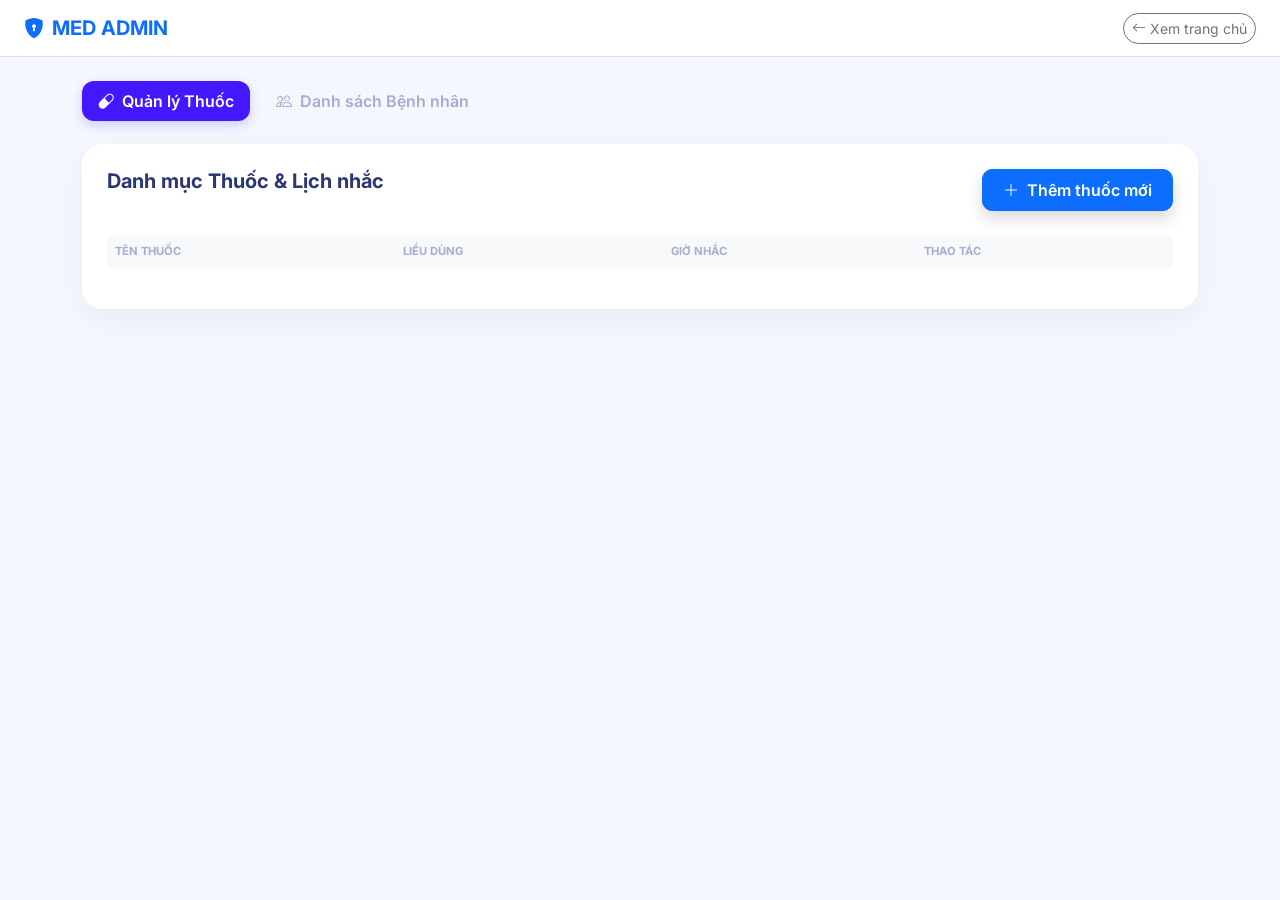
==== admin.html @ 646bdbd5 "Add files via upload" ====
<!DOCTYPE html>
<html lang="vi">
<head>
    <meta charset="UTF-8">
    <meta name="viewport" content="width=device-width, initial-scale=1.0">
    <title>Admin Dashboard - MedReminder</title>
    <link href="https://fonts.googleapis.com/css2?family=Inter:wght@400;600;700&display=swap" rel="stylesheet">
    <link href="https://cdn.jsdelivr.net/npm/bootstrap@5.3.0/dist/css/bootstrap.min.css" rel="stylesheet">
    <link rel="stylesheet" href="https://cdn.jsdelivr.net/npm/bootstrap-icons@1.11.0/font/bootstrap-icons.css">
    <style>
        :root { --primary: #4318ff; --secondary: #a3aed0; --bg: #f4f7fe; }
        body { font-family: 'Inter', sans-serif; background-color: var(--bg); color: #2b3674; }
        .nav-tabs { border: none; gap: 10px; }
        .nav-link { border: none !important; border-radius: 12px !important; color: var(--secondary); font-weight: 600; }
        .nav-link.active { background: var(--primary) !important; color: white !important; box-shadow: 0 4px 12px rgba(67, 24, 255, 0.2); }
        .admin-card { background: white; border-radius: 20px; padding: 25px; box-shadow: 0 10px 30px rgba(0,0,0,0.05); }
        .form-control-custom { border-radius: 12px; padding: 12px; border: 1px solid #e0e5f2; margin-bottom: 15px; }
        .table thead th { background: #f8f9fa; color: var(--secondary); text-transform: uppercase; font-size: 0.7rem; border: none; }
        .btn-action { border-radius: 10px; font-weight: 600; padding: 8px 20px; }
    </style>
</head>
<body>
    <nav class="navbar navbar-light bg-white border-bottom px-4 mb-4">
        <span class="navbar-brand fw-bold text-primary"><i class="bi bi-shield-lock-fill me-2"></i>MED ADMIN</span>
        <a href="index.html" class="btn btn-outline-secondary btn-sm rounded-pill"><i class="bi bi-arrow-left"></i> Xem trang chủ</a>
    </nav>

    <div class="container">
        <ul class="nav nav-tabs mb-4" id="adminTab" role="tablist">
            <li class="nav-item">
                <button class="nav-link active" data-bs-toggle="tab" data-bs-target="#med-content">
                    <i class="bi bi-capsule me-2"></i>Quản lý Thuốc
                </button>
            </li>
            <li class="nav-item">
                <button class="nav-link" data-bs-toggle="tab" data-bs-target="#patient-content">
                    <i class="bi bi-people me-2"></i>Danh sách Bệnh nhân
                </button>
            </li>
        </ul>

        <div class="tab-content">
            <div class="tab-pane fade show active" id="med-content">
                <div class="admin-card">
                    <div class="d-flex justify-content-between mb-4">
                        <h5 class="fw-bold">Danh mục Thuốc & Lịch nhắc</h5>
                        <button class="btn btn-primary btn-action shadow" onclick="openModal()">
                            <i class="bi bi-plus-lg me-2"></i>Thêm thuốc mới
                        </button>
                    </div>
                    <div class="table-responsive">
                        <table class="table align-middle">
                            <thead>
                                <tr><th>Tên thuốc</th><th>Liều dùng</th><th>Giờ nhắc</th><th>Thao tác</th></tr>
                            </thead>
                            <tbody id="medTableBody"></tbody>
                        </table>
                    </div>
                </div>
            </div>

            <div class="tab-pane fade" id="patient-content">
                <div class="admin-card">
                    <div class="d-flex justify-content-between mb-4">
                        <h5 class="fw-bold mb-0 align-self-center">Thông tin bệnh nhân hệ thống</h5>
                        <button class="btn btn-success btn-action shadow" onclick="openPatientModal()">
                            <i class="bi bi-person-plus-fill me-2"></i>Thêm bệnh nhân mới
                        </button>
                    </div>
                    <div class="table-responsive">
                        <table class="table align-middle">
                            <thead>
                                <tr><th>ID</th><th>Họ và Tên</th><th>Giới tính</th><th>Số điện thoại</th><th>Thao tác</th></tr>
                            </thead>
                            <tbody id="patientTableBody"></tbody>
                        </table>
                    </div>
                </div>
            </div>
        </div>
    </div>

    <div class="modal fade" id="modalMed" tabindex="-1">
        <div class="modal-dialog modal-dialog-centered">
            <div class="modal-content border-0 shadow" style="border-radius: 25px;">
                <div class="modal-body p-4">
                    <h5 class="fw-bold mb-4" id="modalTitle">Thông tin thuốc</h5>
                    <input type="hidden" id="editId">
                    
                    <label class="small fw-bold">Tên dược phẩm</label>
                    <input type="text" id="inpName" class="form-control form-control-custom" placeholder="Tên thuốc...">
                    
                    <label class="small fw-bold">Liều lượng (viên)</label>
                    <input type="number" id="inpDose" class="form-control form-control-custom" placeholder="Ví dụ: 1">
                    
                    <label class="small fw-bold">Giờ nhắc uống</label>
                    <input type="time" id="inpTime" class="form-control form-control-custom">

                    <div class="d-grid gap-2 mt-3">
                        <button class="btn btn-primary btn-action py-3 shadow" id="btnSave">Lưu thông tin</button>
                        <button class="btn btn-light btn-action py-3" data-bs-dismiss="modal">Hủy</button>
                    </div>
                </div>
            </div>
        </div>
    </div>

    <div class="modal fade" id="modalPatient" tabindex="-1">
        <div class="modal-dialog modal-dialog-centered">
            <div class="modal-content border-0 shadow" style="border-radius: 25px;">
                <div class="modal-body p-4">
                    <h5 class="fw-bold mb-4" id="modalPatientTitle">Thông tin bệnh nhân</h5>
                    <input type="hidden" id="editPatientId">
                    
                    <label class="small fw-bold">Họ và tên</label>
                    <input type="text" id="inpPatientName" class="form-control form-control-custom" placeholder="Nhập tên bệnh nhân...">
                    
                    <label class="small fw-bold">Giới tính</label>
                    <select id="inpPatientGender" class="form-control form-control-custom">
                        <option value="Nam">Nam</option>
                        <option value="Nữ">Nữ</option>
                        <option value="Khác">Khác</option>
                    </select>
                    
                    <label class="small fw-bold">Số điện thoại</label>
                    <input type="text" id="inpPatientPhone" class="form-control form-control-custom" placeholder="Nhập số điện thoại...">

                    <div class="d-grid gap-2 mt-3">
                        <button class="btn btn-success btn-action py-3 shadow" id="btnSavePatient">Lưu bệnh nhân</button>
                        <button class="btn btn-light btn-action py-3" data-bs-dismiss="modal">Hủy</button>
                    </div>
                </div>
            </div>
        </div>
    </div>

    <script src="https://code.jquery.com/jquery-3.6.0.min.js"></script>
    <script src="https://cdn.jsdelivr.net/npm/bootstrap@5.3.0/dist/js/bootstrap.bundle.min.js"></script>
    <script src="js/api.js"></script> 
    
    <script>
        $(document).ready(() => {
            if (typeof MedService === 'undefined') {
                alert("Lỗi: Không tìm thấy file api.js hoặc MedService chưa được định nghĩa!");
                return;
            }
            renderMeds();
            renderPatients();
        });

        // Tải thuốc (Giữ nguyên)
        async function renderMeds() {
            try {
                const meds = await MedService.getAll();
                const tbody = $('#medTableBody').empty();
                meds.forEach(m => {
                    tbody.append(`
                        <tr>
                            <td class="fw-bold text-primary">${m.name}</td>
                            <td><span class="badge bg-light text-dark">${m.dosage} viên</span></td>
                            <td><span class="text-danger fw-bold"><i class="bi bi-alarm me-1"></i>${m.time || '--:--'}</span></td>
                            <td>
                                <button class="btn btn-sm btn-outline-info border-0" onclick="openModal('${m.id}', '${m.name}', ${m.dosage}, '${m.time}')"><i class="bi bi-pencil-square"></i></button>
                                <button class="btn btn-sm btn-outline-danger border-0" onclick="handleDelete('${m.id}')"><i class="bi bi-trash3-fill"></i></button>
                            </td>
                        </tr>`);
                });
            } catch (err) { console.error("Lỗi render thuốc:", err); }
        }

        // Tải bệnh nhân (Thêm nút sửa/xóa vào hàng)
        async function renderPatients() {
            try {
                const patients = await PatientService.getAll();
                const tbody = $('#patientTableBody').empty();
                patients.forEach(p => {
                    tbody.append(`
                        <tr>
                            <td class="text-muted small">#${p.id}</td>
                            <td class="fw-bold">${p.name}</td>
                            <td>${p.gender || 'N/A'}</td>
                            <td>${p.phone || 'N/A'}</td>
                            <td>
                                <button class="btn btn-sm btn-outline-info border-0" onclick="openPatientModal('${p.id}', '${p.name}', '${p.gender}', '${p.phone}')"><i class="bi bi-pencil-square"></i></button>
                                <button class="btn btn-sm btn-outline-danger border-0" onclick="handleDeletePatient('${p.id}')"><i class="bi bi-trash3-fill"></i></button>
                            </td>
                        </tr>`);
                });
            } catch (err) { console.error("Lỗi render bệnh nhân:", err); }
        }

        // Mở Modal Thuốc (Giữ nguyên)
        function openModal(id = '', name = '', dose = '', time = '') {
            $('#editId').val(id);
            $('#inpName').val(name);
            $('#inpDose').val(dose);
            $('#inpTime').val(time);
            $('#modalTitle').text(id ? "Chỉnh sửa thuốc" : "Thêm thuốc mới");
            $('#modalMed').modal('show');
        }

        // Lưu thông tin Thuốc (Giữ nguyên)
        $('#btnSave').click(async function() {
            const id = $('#editId').val();
            const data = {
                name: $('#inpName').val(),
                dosage: parseInt($('#inpDose').val()),
                time: $('#inpTime').val()
            };

            if (!data.name || isNaN(data.dosage)) {
                alert("Vui lòng nhập tên thuốc và liều lượng hợp lệ!");
                return;
            }

            try {
                if (id) {
                    await MedService.update(id, data);
                } else {
                    await MedService.create(data);
                }
                $('#modalMed').modal('hide');
                renderMeds();
            } catch (err) { alert("Lỗi khi lưu dữ liệu: " + err.message); }
        });

        // Xóa thuốc (Giữ nguyên)
        async function handleDelete(id) {
            if (confirm("Bạn có chắc chắn muốn xóa thuốc này?")) {
                try {
                    await MedService.delete(id);
                    renderMeds();
                } catch (err) { alert("Lỗi khi xóa: " + err.message); }
            }
        }

        /* ==========================================================================
           PHẦN CODE THÊM MỚI: XỬ LÝ LOGIC CHO BỆNH NHÂN
           ========================================================================== */
        
        // Mở Modal Bệnh nhân
        function openPatientModal(id = '', name = '', gender = 'Nam', phone = '') {
            $('#editPatientId').val(id);
            $('#inpPatientName').val(name);
            $('#inpPatientGender').val(gender);
            $('#inpPatientPhone').val(phone);
            $('#modalPatientTitle').text(id ? "Chỉnh sửa bệnh nhân" : "Thêm bệnh nhân mới");
            $('#modalPatient').modal('show');
        }

        // Xử lý click nút lưu bệnh nhân (Hỗ trợ cả POST và PUT)
        $('#btnSavePatient').click(async function() {
            const id = $('#editPatientId').val();
            const data = {
                name: $('#inpPatientName').val(),
                gender: $('#inpPatientGender').val(),
                phone: $('#inpPatientPhone').val()
            };

            if (!data.name || !data.phone) {
                alert("Vui lòng nhập đầy đủ Tên và Số điện thoại!");
                return;
            }

            try {
                if (id) {
                    await PatientService.update(id, data);
                } else {
                    await PatientService.create(data);
                }
                $('#modalPatient').modal('hide');
                renderPatients();
            } catch (err) { 
                alert("Lỗi khi lưu bệnh nhân: " + err.message); 
            }
        });

        // Xóa bệnh nhân
        async function handleDeletePatient(id) {
            if (confirm("Xác nhận xóa bệnh nhân này?")) {
                try {
                    await PatientService.delete(id);
                    renderPatients();
                } catch (err) { 
                    alert("Lỗi khi xóa bệnh nhân: " + err.message); 
                }
            }
        }
    </script>
</body>
</html>
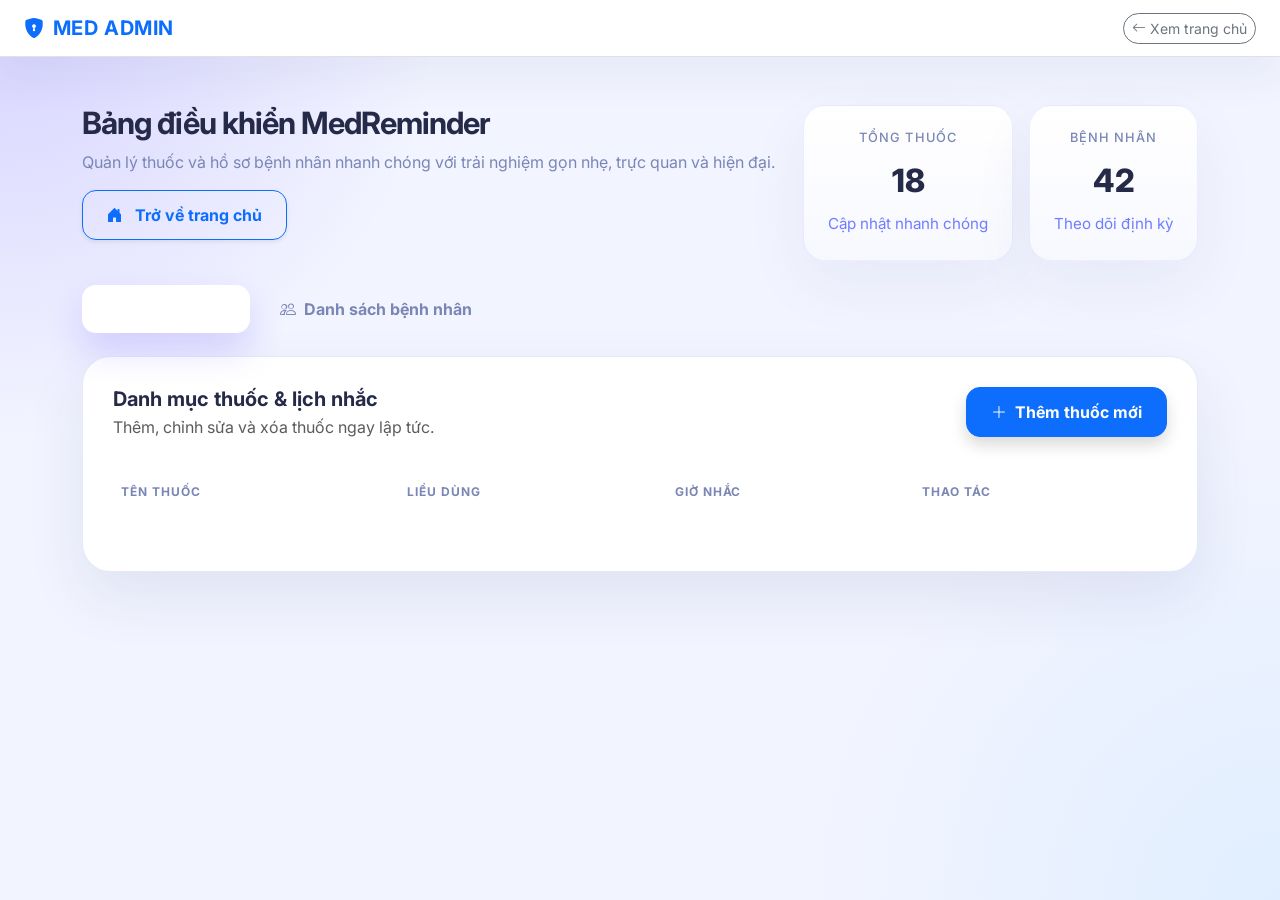
==== commit 481371e3: "Add files via upload" ====
--- a/admin.html
+++ b/admin.html
@@ -8,15 +8,163 @@
     <link href="https://cdn.jsdelivr.net/npm/bootstrap@5.3.0/dist/css/bootstrap.min.css" rel="stylesheet">
     <link rel="stylesheet" href="https://cdn.jsdelivr.net/npm/bootstrap-icons@1.11.0/font/bootstrap-icons.css">
     <style>
-        :root { --primary: #4318ff; --secondary: #a3aed0; --bg: #f4f7fe; }
-        body { font-family: 'Inter', sans-serif; background-color: var(--bg); color: #2b3674; }
-        .nav-tabs { border: none; gap: 10px; }
-        .nav-link { border: none !important; border-radius: 12px !important; color: var(--secondary); font-weight: 600; }
-        .nav-link.active { background: var(--primary) !important; color: white !important; box-shadow: 0 4px 12px rgba(67, 24, 255, 0.2); }
-        .admin-card { background: white; border-radius: 20px; padding: 25px; box-shadow: 0 10px 30px rgba(0,0,0,0.05); }
-        .form-control-custom { border-radius: 12px; padding: 12px; border: 1px solid #e0e5f2; margin-bottom: 15px; }
-        .table thead th { background: #f8f9fa; color: var(--secondary); text-transform: uppercase; font-size: 0.7rem; border: none; }
-        .btn-action { border-radius: 10px; font-weight: 600; padding: 8px 20px; }
+        :root {
+            --primary: #5b3cff;
+            --primary-soft: #e9e5ff;
+            --secondary: #6f7dff;
+            --surface: #ffffff;
+            --surface-soft: #f7f8ff;
+            --text: #252a48;
+            --muted: #7a86b6;
+            --border: rgba(103, 110, 224, 0.16);
+            --shadow: 0 25px 60px rgba(43, 53, 114, 0.09);
+        }
+
+        html, body {
+            min-height: 100%;
+        }
+
+        body {
+            font-family: 'Inter', sans-serif;
+            background: radial-gradient(circle at top left, rgba(91, 60, 255, 0.18), transparent 28%),
+                        radial-gradient(circle at bottom right, rgba(95, 196, 255, 0.12), transparent 30%),
+                        #f2f4ff;
+            color: var(--text);
+        }
+
+        .navbar {
+            background: rgba(255, 255, 255, 0.85);
+            backdrop-filter: blur(16px);
+            box-shadow: 0 20px 40px rgba(46, 61, 118, 0.06);
+        }
+
+        .navbar-brand {
+            letter-spacing: 0.03em;
+        }
+
+        .admin-card {
+            background: var(--surface);
+            border-radius: 28px;
+            padding: 30px;
+            box-shadow: var(--shadow);
+            border: 1px solid var(--border);
+        }
+
+        .form-control-custom {
+            border-radius: 16px;
+            padding: 14px 16px;
+            border: 1px solid #e4e7ff;
+            background: #fbfbff;
+            transition: border-color 0.2s ease, box-shadow 0.2s ease;
+        }
+
+        .form-control-custom:focus {
+            border-color: rgba(91, 60, 255, 0.45);
+            box-shadow: 0 0 0 0.15rem rgba(91, 60, 255, 0.12);
+            outline: none;
+        }
+
+        .nav-tabs {
+            border-bottom: none;
+            gap: 12px;
+        }
+
+        .nav-link {
+            border: none !important;
+            border-radius: 14px !important;
+            color: var(--muted);
+            font-weight: 700;
+            padding: 12px 18px;
+            transition: all 0.2s ease;
+        }
+
+        .nav-link.active {
+            background: var(--primary);
+            color: white !important;
+            box-shadow: 0 18px 35px rgba(91, 60, 255, 0.18);
+        }
+
+        .table {
+            border-collapse: separate;
+            border-spacing: 0 12px;
+        }
+
+        .table thead th {
+            background: transparent;
+            color: var(--muted);
+            text-transform: uppercase;
+            font-size: 0.75rem;
+            letter-spacing: 0.08em;
+            border: 0;
+            padding-bottom: 0.75rem;
+        }
+
+        .table tbody tr {
+            background: var(--surface-soft);
+            border-radius: 18px;
+            box-shadow: inset 0 0 0 1px rgba(111, 125, 255, 0.06);
+        }
+
+        .table tbody tr td {
+            border: none;
+            vertical-align: middle;
+            padding: 1rem 1rem;
+        }
+
+        .table tbody tr:hover {
+            transform: translateY(-1px);
+            box-shadow: 0 12px 28px rgba(38, 46, 116, 0.08);
+        }
+
+        .btn-action {
+            border-radius: 14px;
+            font-weight: 700;
+            padding: 12px 24px;
+        }
+
+        .modal-content {
+            border-radius: 28px;
+            border: none;
+            overflow: hidden;
+        }
+
+        .summary-card {
+            background: linear-gradient(180deg, rgba(255,255,255,0.98) 0%, rgba(247,248,255,0.95) 100%);
+            border: 1px solid rgba(111, 125, 255, 0.12);
+            border-radius: 22px;
+            padding: 24px;
+            box-shadow: 0 24px 65px rgba(49, 60, 122, 0.06);
+        }
+
+        .summary-card h6 {
+            color: var(--muted);
+            font-size: 0.8rem;
+            margin-bottom: 0.75rem;
+            text-transform: uppercase;
+            letter-spacing: 0.08em;
+        }
+
+        .summary-card .value {
+            font-size: 2rem;
+            font-weight: 800;
+            color: var(--text);
+        }
+
+        .summary-card .label {
+            color: var(--secondary);
+            font-size: 0.95rem;
+            margin-top: 0.5rem;
+        }
+
+        .hero-title {
+            font-size: clamp(1.9rem, 2.4vw, 2.6rem);
+            letter-spacing: -0.03em;
+        }
+
+        .hero-subtitle {
+            color: var(--muted);
+            max-width: 720px;
+        }
     </style>
 </head>
 <body>
@@ -25,16 +173,38 @@
         <a href="index.html" class="btn btn-outline-secondary btn-sm rounded-pill"><i class="bi bi-arrow-left"></i> Xem trang chủ</a>
     </nav>
 
-    <div class="container">
+    <div class="container py-4">
+        <div class="d-flex flex-column flex-lg-row justify-content-between align-items-start gap-4 mb-4">
+            <div>
+                <h1 class="hero-title fw-bold mb-2">Bảng điều khiển MedReminder</h1>
+                <p class="hero-subtitle mb-3">Quản lý thuốc và hồ sơ bệnh nhân nhanh chóng với trải nghiệm gọn nhẹ, trực quan và hiện đại.</p>
+                <a href="index.html" class="btn btn-outline-primary btn-action shadow-sm">
+                    <i class="bi bi-house-door-fill me-2"></i> Trở về trang chủ
+                </a>
+            </div>
+            <div class="d-flex gap-3 flex-wrap">
+                <div class="summary-card text-center">
+                    <h6>Tổng thuốc</h6>
+                    <div class="value">18</div>
+                    <div class="label">Cập nhật nhanh chóng</div>
+                </div>
+                <div class="summary-card text-center">
+                    <h6>Bệnh nhân</h6>
+                    <div class="value">42</div>
+                    <div class="label">Theo dõi định kỳ</div>
+                </div>
+            </div>
+        </div>
+
         <ul class="nav nav-tabs mb-4" id="adminTab" role="tablist">
             <li class="nav-item">
                 <button class="nav-link active" data-bs-toggle="tab" data-bs-target="#med-content">
-                    <i class="bi bi-capsule me-2"></i>Quản lý Thuốc
+                    <i class="bi bi-capsule me-2"></i>Quản lý thuốc
                 </button>
             </li>
             <li class="nav-item">
                 <button class="nav-link" data-bs-toggle="tab" data-bs-target="#patient-content">
-                    <i class="bi bi-people me-2"></i>Danh sách Bệnh nhân
+                    <i class="bi bi-people me-2"></i>Danh sách bệnh nhân
                 </button>
             </li>
         </ul>
@@ -42,8 +212,11 @@
         <div class="tab-content">
             <div class="tab-pane fade show active" id="med-content">
                 <div class="admin-card">
-                    <div class="d-flex justify-content-between mb-4">
-                        <h5 class="fw-bold">Danh mục Thuốc & Lịch nhắc</h5>
+                    <div class="d-flex flex-column flex-md-row justify-content-between align-items-start gap-3 mb-4">
+                        <div>
+                            <h5 class="fw-bold mb-1">Danh mục thuốc & lịch nhắc</h5>
+                            <p class="mb-0 text-muted">Thêm, chỉnh sửa và xóa thuốc ngay lập tức.</p>
+                        </div>
                         <button class="btn btn-primary btn-action shadow" onclick="openModal()">
                             <i class="bi bi-plus-lg me-2"></i>Thêm thuốc mới
                         </button>
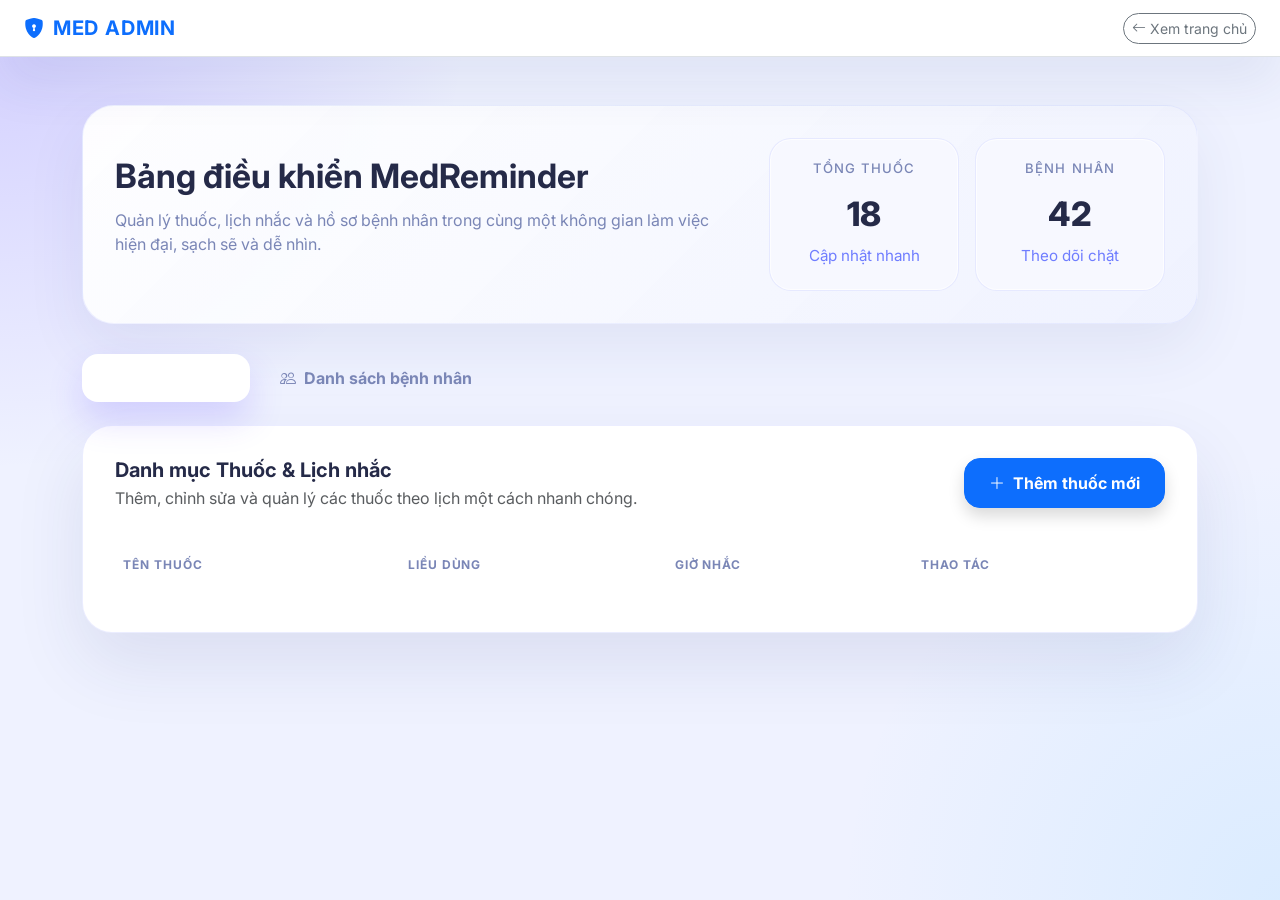
==== commit b7ad2107: "Add files via upload" ====
--- a/admin.html
+++ b/admin.html
@@ -10,14 +10,15 @@
     <style>
         :root {
             --primary: #5b3cff;
-            --primary-soft: #e9e5ff;
             --secondary: #6f7dff;
+            --success: #22c392;
+            --danger: #ff5d7a;
             --surface: #ffffff;
             --surface-soft: #f7f8ff;
             --text: #252a48;
             --muted: #7a86b6;
-            --border: rgba(103, 110, 224, 0.16);
-            --shadow: 0 25px 60px rgba(43, 53, 114, 0.09);
+            --border: rgba(103, 110, 224, 0.18);
+            --shadow: 0 30px 70px rgba(43, 53, 114, 0.1);
         }
 
         html, body {
@@ -26,42 +27,98 @@
 
         body {
             font-family: 'Inter', sans-serif;
-            background: radial-gradient(circle at top left, rgba(91, 60, 255, 0.18), transparent 28%),
-                        radial-gradient(circle at bottom right, rgba(95, 196, 255, 0.12), transparent 30%),
-                        #f2f4ff;
+            background: radial-gradient(circle at top left, rgba(91, 60, 255, 0.20), transparent 30%),
+                        radial-gradient(circle at bottom right, rgba(95, 196, 255, 0.14), transparent 28%),
+                        #eff2ff;
             color: var(--text);
         }
 
         .navbar {
-            background: rgba(255, 255, 255, 0.85);
+            background: rgba(255, 255, 255, 0.88);
             backdrop-filter: blur(16px);
-            box-shadow: 0 20px 40px rgba(46, 61, 118, 0.06);
+            border: none;
+            box-shadow: 0 24px 54px rgba(48, 62, 126, 0.09);
         }
 
         .navbar-brand {
-            letter-spacing: 0.03em;
+            letter-spacing: 0.04em;
         }
 
         .admin-card {
             background: var(--surface);
-            border-radius: 28px;
-            padding: 30px;
+            border-radius: 30px;
+            padding: 32px;
             box-shadow: var(--shadow);
-            border: 1px solid var(--border);
+            border: 1px solid rgba(111, 125, 255, 0.14);
         }
 
         .form-control-custom {
             border-radius: 16px;
             padding: 14px 16px;
-            border: 1px solid #e4e7ff;
+            border: 1px solid rgba(111, 125, 255, 0.22);
             background: #fbfbff;
             transition: border-color 0.2s ease, box-shadow 0.2s ease;
         }
 
         .form-control-custom:focus {
             border-color: rgba(91, 60, 255, 0.45);
-            box-shadow: 0 0 0 0.15rem rgba(91, 60, 255, 0.12);
+            box-shadow: 0 0 0 0.18rem rgba(91, 60, 255, 0.12);
             outline: none;
+        }
+
+        .page-hero {
+            background: linear-gradient(135deg, rgba(255,255,255,0.95), rgba(239,242,255,0.98));
+            border-radius: 32px;
+            padding: 32px;
+            border: 1px solid rgba(111, 125, 255, 0.10);
+            box-shadow: 0 24px 60px rgba(49, 60, 122, 0.08);
+            margin-bottom: 30px;
+        }
+
+        .page-hero h1 {
+            font-size: clamp(2.1rem, 2.6vw, 3rem);
+            margin-bottom: 0.75rem;
+        }
+
+        .page-hero p {
+            color: var(--muted);
+            max-width: 700px;
+        }
+
+        .hero-actions {
+            display: flex;
+            flex-wrap: wrap;
+            gap: 14px;
+            align-items: center;
+        }
+
+        .summary-card {
+            background: var(--surface-soft);
+            border: 1px solid rgba(111, 125, 255, 0.12);
+            border-radius: 22px;
+            padding: 22px 24px;
+            min-width: 190px;
+            box-shadow: inset 0 0 0 1px rgba(255,255,255,0.75);
+        }
+
+        .summary-card h6 {
+            color: var(--muted);
+            font-size: 0.82rem;
+            margin-bottom: 0.75rem;
+            text-transform: uppercase;
+            letter-spacing: 0.08em;
+        }
+
+        .summary-card .value {
+            font-size: 2.1rem;
+            font-weight: 800;
+            color: var(--text);
+        }
+
+        .summary-card .label {
+            color: var(--secondary);
+            font-size: 0.95rem;
+            margin-top: 0.35rem;
         }
 
         .nav-tabs {
@@ -71,7 +128,7 @@
 
         .nav-link {
             border: none !important;
-            border-radius: 14px !important;
+            border-radius: 16px !important;
             color: var(--muted);
             font-weight: 700;
             padding: 12px 18px;
@@ -86,7 +143,8 @@
 
         .table {
             border-collapse: separate;
-            border-spacing: 0 12px;
+            border-spacing: 0 14px;
+            margin-bottom: 0;
         }
 
         .table thead th {
@@ -100,70 +158,53 @@
         }
 
         .table tbody tr {
-            background: var(--surface-soft);
+            background: var(--surface);
             border-radius: 18px;
-            box-shadow: inset 0 0 0 1px rgba(111, 125, 255, 0.06);
+            box-shadow: 0 14px 32px rgba(56, 64, 125, 0.06);
+            transition: transform 0.2s ease, box-shadow 0.2s ease;
+        }
+
+        .table tbody tr:hover {
+            transform: translateY(-2px);
+            box-shadow: 0 20px 44px rgba(56, 64, 125, 0.08);
         }
 
         .table tbody tr td {
             border: none;
             vertical-align: middle;
             padding: 1rem 1rem;
-        }
-
-        .table tbody tr:hover {
-            transform: translateY(-1px);
-            box-shadow: 0 12px 28px rgba(38, 46, 116, 0.08);
+            background: transparent;
+        }
+
+        .table tbody tr td:first-child {
+            border-top-left-radius: 18px;
+            border-bottom-left-radius: 18px;
+        }
+
+        .table tbody tr td:last-child {
+            border-top-right-radius: 18px;
+            border-bottom-right-radius: 18px;
         }
 
         .btn-action {
-            border-radius: 14px;
+            border-radius: 16px;
             font-weight: 700;
             padding: 12px 24px;
+        }
+
+        .btn-outline-info,
+        .btn-outline-danger {
+            border-radius: 14px;
+        }
+
+        .table-responsive {
+            overflow: visible;
         }
 
         .modal-content {
             border-radius: 28px;
             border: none;
             overflow: hidden;
-        }
-
-        .summary-card {
-            background: linear-gradient(180deg, rgba(255,255,255,0.98) 0%, rgba(247,248,255,0.95) 100%);
-            border: 1px solid rgba(111, 125, 255, 0.12);
-            border-radius: 22px;
-            padding: 24px;
-            box-shadow: 0 24px 65px rgba(49, 60, 122, 0.06);
-        }
-
-        .summary-card h6 {
-            color: var(--muted);
-            font-size: 0.8rem;
-            margin-bottom: 0.75rem;
-            text-transform: uppercase;
-            letter-spacing: 0.08em;
-        }
-
-        .summary-card .value {
-            font-size: 2rem;
-            font-weight: 800;
-            color: var(--text);
-        }
-
-        .summary-card .label {
-            color: var(--secondary);
-            font-size: 0.95rem;
-            margin-top: 0.5rem;
-        }
-
-        .hero-title {
-            font-size: clamp(1.9rem, 2.4vw, 2.6rem);
-            letter-spacing: -0.03em;
-        }
-
-        .hero-subtitle {
-            color: var(--muted);
-            max-width: 720px;
         }
     </style>
 </head>
@@ -174,24 +215,25 @@
     </nav>
 
     <div class="container py-4">
-        <div class="d-flex flex-column flex-lg-row justify-content-between align-items-start gap-4 mb-4">
-            <div>
-                <h1 class="hero-title fw-bold mb-2">Bảng điều khiển MedReminder</h1>
-                <p class="hero-subtitle mb-3">Quản lý thuốc và hồ sơ bệnh nhân nhanh chóng với trải nghiệm gọn nhẹ, trực quan và hiện đại.</p>
-                <a href="index.html" class="btn btn-outline-primary btn-action shadow-sm">
-                    <i class="bi bi-house-door-fill me-2"></i> Trở về trang chủ
-                </a>
-            </div>
-            <div class="d-flex gap-3 flex-wrap">
-                <div class="summary-card text-center">
-                    <h6>Tổng thuốc</h6>
-                    <div class="value">18</div>
-                    <div class="label">Cập nhật nhanh chóng</div>
+        <div class="page-hero">
+            <div class="row align-items-center gy-4">
+                <div class="col-lg-7">
+                    <h1 class="fw-bold">Bảng điều khiển MedReminder</h1>
+                    <p>Quản lý thuốc, lịch nhắc và hồ sơ bệnh nhân trong cùng một không gian làm việc hiện đại, sạch sẽ và dễ nhìn.</p>
                 </div>
-                <div class="summary-card text-center">
-                    <h6>Bệnh nhân</h6>
-                    <div class="value">42</div>
-                    <div class="label">Theo dõi định kỳ</div>
+                <div class="col-lg-5">
+                    <div class="d-flex flex-wrap gap-3 justify-content-lg-end">
+                        <div class="summary-card text-center">
+                            <h6>Tổng thuốc</h6>
+                            <div class="value">18</div>
+                            <div class="label">Cập nhật nhanh</div>
+                        </div>
+                        <div class="summary-card text-center">
+                            <h6>Bệnh nhân</h6>
+                            <div class="value">42</div>
+                            <div class="label">Theo dõi chặt</div>
+                        </div>
+                    </div>
                 </div>
             </div>
         </div>
@@ -214,8 +256,8 @@
                 <div class="admin-card">
                     <div class="d-flex flex-column flex-md-row justify-content-between align-items-start gap-3 mb-4">
                         <div>
-                            <h5 class="fw-bold mb-1">Danh mục thuốc & lịch nhắc</h5>
-                            <p class="mb-0 text-muted">Thêm, chỉnh sửa và xóa thuốc ngay lập tức.</p>
+                            <h5 class="fw-bold mb-1">Danh mục Thuốc & Lịch nhắc</h5>
+                            <p class="mb-0 text-muted">Thêm, chỉnh sửa và quản lý các thuốc theo lịch một cách nhanh chóng.</p>
                         </div>
                         <button class="btn btn-primary btn-action shadow" onclick="openModal()">
                             <i class="bi bi-plus-lg me-2"></i>Thêm thuốc mới
